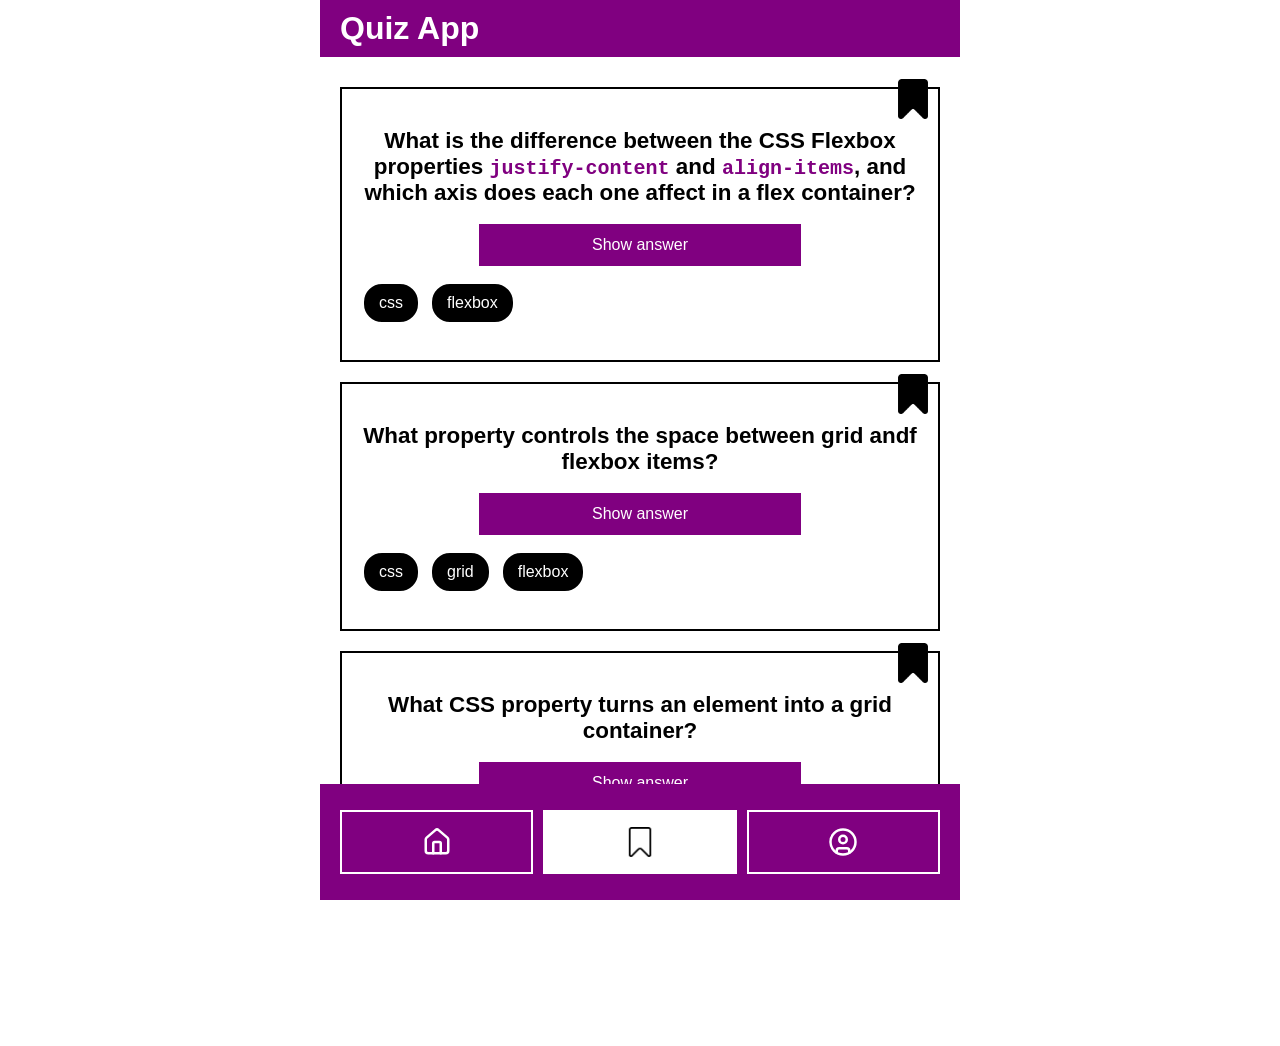
==== bookmarks.html @ 74c0e13a "added bookmarks page" ====
<!doctype html>
<html lang="en">
  <head>
    <meta charset="UTF-8" />
    <meta name="viewport" content="width=device-width, initial-scale=1.0" />
    <title>Bookmarks | Quiz App</title>
    <link rel="stylesheet" href="./css/styles.css" />
  </head>
  <body class="bookmarks">
    <header><h1>Quiz App</h1></header>
    <main>
      <section class="question-card">
        <h2 class="question-card__question">
          What is the difference between the CSS Flexbox properties
          <code>justify-content</code> and <code>align-items</code>, and which
          axis does each one affect in a flex container?
        </h2>
        <div class="question-card__answer" hidden>
          <p>
            <code>justify-content</code> aligns flex items along the
            <strong>main axis</strong>.<br /><code>align-items</code> aligns
            flex items along the <strong>cross axis</strong>.
          </p>
        </div>
        <label class="question-card__toggle-answer-label"
          ><span class="question-card-show-label">Show answer</span
          ><span class="question-card-hide-label" hidden>Hide answer</span>
          <input
            class="question-card__toggle-answer-checkbox"
            type="checkbox"
            value="1"
        /></label>

        <label class="question-card__bookmark"
          ><span class="question-card__bookmark-icon"></span>
          <input
            class="question-card__bookmark-checkbox"
            type="checkbox"
            value="1"
            checked
        /></label>

        <ul class="question-card__categories">
          <li class="question-card__category">css</li>
          <li class="question-card__category">flexbox</li>
        </ul>
      </section>

      <section class="question-card">
        <h2 class="question-card__question">
          What property controls the space between grid andf flexbox items?
        </h2>
        <div class="question-card__answer" hidden>
          <p>
            <code>gap</code> (or <code>row-gap</code> and
            <code>column-gap</code>).
          </p>
        </div>
        <label class="question-card__toggle-answer-label"
          ><span class="question-card-show-label">Show answer</span
          ><span class="question-card-hide-label" hidden>Hide answer</span>
          <input
            class="question-card__toggle-answer-checkbox"
            type="checkbox"
            value="1"
        /></label>

        <label class="question-card__bookmark"
          ><span class="question-card__bookmark-icon"></span>
          <input
            class="question-card__bookmark-checkbox"
            type="checkbox"
            value="1"
            checked
        /></label>

        <ul class="question-card__categories">
          <li class="question-card__category">css</li>
          <li class="question-card__category">grid</li>
          <li class="question-card__category">flexbox</li>
        </ul>
      </section>
      <section class="question-card">
        <h2 class="question-card__question">
          What CSS property turns an element into a grid container?
        </h2>
        <div class="question-card__answer" hidden>
          <p>
            <code>display: grid;</code>
          </p>
        </div>
        <label class="question-card__toggle-answer-label"
          ><span class="question-card-show-label">Show answer</span
          ><span class="question-card-hide-label" hidden>Hide answer</span>
          <input
            class="question-card__toggle-answer-checkbox"
            type="checkbox"
            value="1"
        /></label>

        <label class="question-card__bookmark"
          ><span class="question-card__bookmark-icon"></span>
          <input
            class="question-card__bookmark-checkbox"
            type="checkbox"
            value="1"
            checked
        /></label>
        <ul class="question-card__categories">
          <li class="question-card__category">css</li>
          <li class="question-card__category">grid</li>
        </ul>
      </section>
    </main>
    <footer>
      <ul class="navbar">
        <li class="navbar__element">
          <a href="index.html" class="navbar__element-link"
            ><span
              class="navbar__element-icon navbar__element-icon--home"
            ></span
          ></a>
        </li>
        <li class="navbar__element navbar__element--active">
          <a href="bookmarks.html" class="navbar__element-link"
            ><span
              class="navbar__element-icon navbar__element-icon--bookmarks"
            ></span
          ></a>
        </li>
        <li class="navbar__element">
          <a href="profile.html" class="navbar__element-link"
            ><span
              class="navbar__element-icon navbar__element-icon--profile"
            ></span
          ></a>
        </li>
      </ul>
    </footer>
  </body>
</html>
---- css/styles.css ----
@import "./global.css";
@import "./components/navbar.css";
@import "./components/question-card.css";
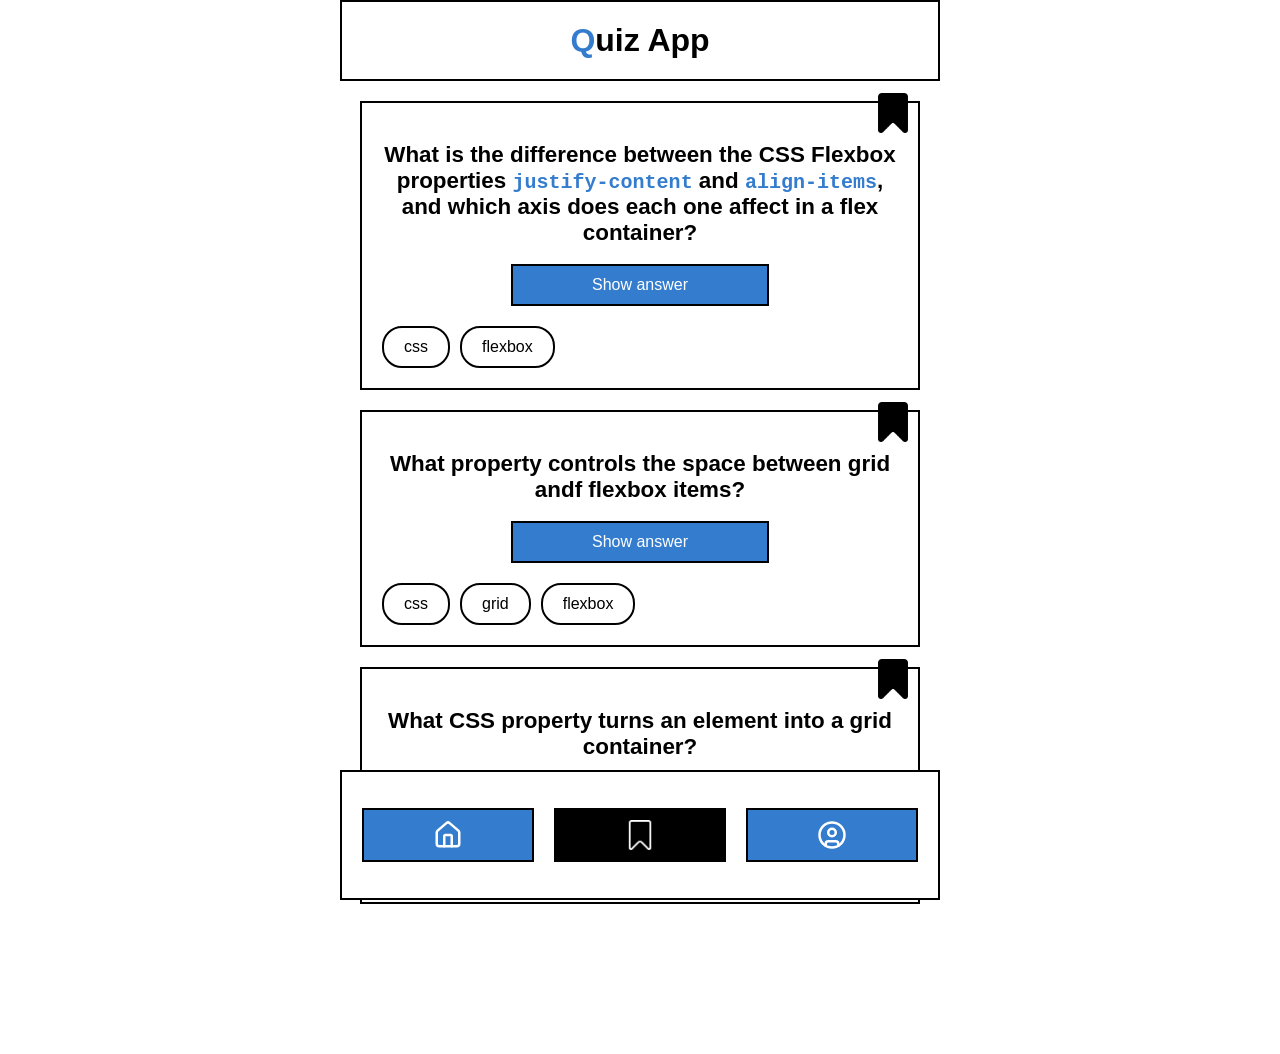
==== commit 5d36a39a: "cleaned up colors and css structure" ====
--- a/bookmarks.html
+++ b/bookmarks.html
@@ -3,8 +3,10 @@
   <head>
     <meta charset="UTF-8" />
     <meta name="viewport" content="width=device-width, initial-scale=1.0" />
+    <meta name="color-scheme" content="dark light" />
     <title>Bookmarks | Quiz App</title>
     <link rel="stylesheet" href="./css/styles.css" />
+    <link rel="icon" href="favicon.svg" sizes="any" type="image/svg+xml" />
   </head>
   <body class="bookmarks">
     <header><h1>Quiz App</h1></header>
--- a/css/styles.css
+++ b/css/styles.css
@@ -1,3 +1,4 @@
 @import "./global.css";
 @import "./components/navbar.css";
 @import "./components/question-card.css";
+@import "./components/profile-card.css";
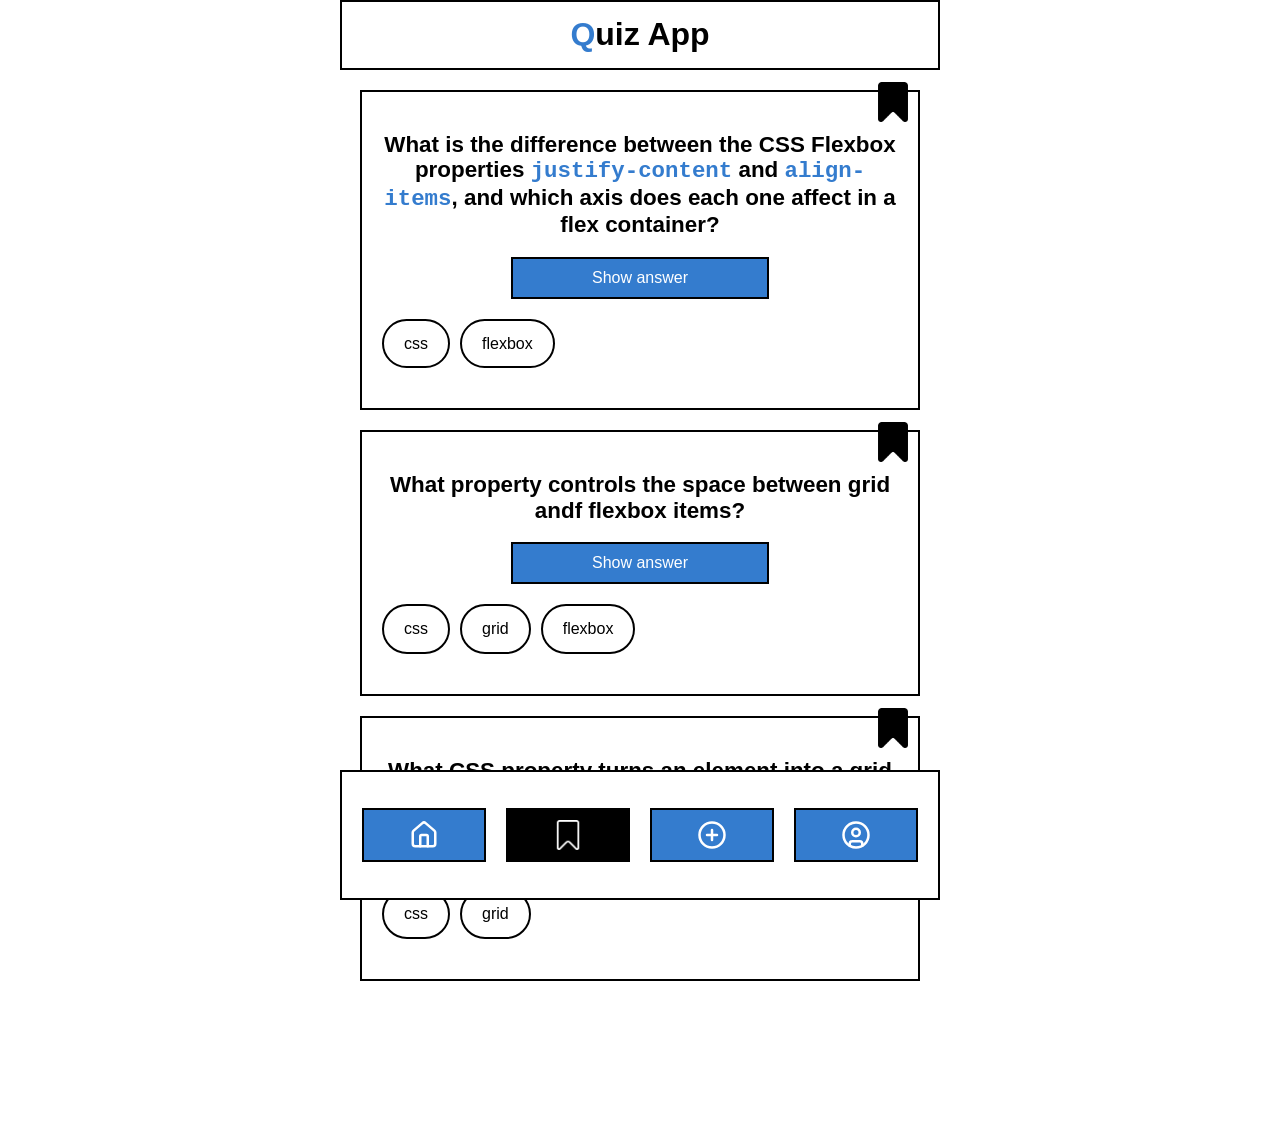
==== commit 80abb0c4: "added js form to add new cards" ====
--- a/bookmarks.html
+++ b/bookmarks.html
@@ -7,40 +7,45 @@
     <title>Bookmarks | Quiz App</title>
     <link rel="stylesheet" href="./css/styles.css" />
     <link rel="icon" href="favicon.svg" sizes="any" type="image/svg+xml" />
+    <script src="./js/main.js" defer></script>
   </head>
   <body class="bookmarks">
     <header><h1>Quiz App</h1></header>
     <main>
-      <section class="question-card">
-        <h2 class="question-card__question">
+      <section
+        class="question-card question-card--answer-hidden question-card--bookmarked"
+        tabindex="0"
+        aria-label="Question"
+        data-js="question-card"
+      >
+        <h2 class="question-card__question" id="q1h2">
           What is the difference between the CSS Flexbox properties
           <code>justify-content</code> and <code>align-items</code>, and which
           axis does each one affect in a flex container?
         </h2>
-        <div class="question-card__answer" hidden>
+        <div class="question-card__answer" data-js="question-card__answer">
           <p>
             <code>justify-content</code> aligns flex items along the
             <strong>main axis</strong>.<br /><code>align-items</code> aligns
             flex items along the <strong>cross axis</strong>.
           </p>
         </div>
-        <label class="question-card__toggle-answer-label"
-          ><span class="question-card-show-label">Show answer</span
-          ><span class="question-card-hide-label" hidden>Hide answer</span>
-          <input
-            class="question-card__toggle-answer-checkbox"
-            type="checkbox"
-            value="1"
-        /></label>
+        <button
+          type="button"
+          class="question-card__toggle-answer-button"
+          data-js="question-card__toggle-answer-button"
+        >
+          <span class="question-card__answer-show-text">Show answer</span
+          ><span class="question-card__answer-hide-text">Hide answer</span>
+        </button>
 
-        <label class="question-card__bookmark"
-          ><span class="question-card__bookmark-icon"></span>
-          <input
-            class="question-card__bookmark-checkbox"
-            type="checkbox"
-            value="1"
-            checked
-        /></label>
+        <button
+          type="button"
+          class="question-card__bookmark"
+          data-js="question-card__bookmark"
+        >
+          <span class="question-card__bookmark-icon"></span>
+        </button>
 
         <ul class="question-card__categories">
           <li class="question-card__category">css</li>
@@ -48,33 +53,37 @@
         </ul>
       </section>
 
-      <section class="question-card">
+      <section
+        class="question-card question-card--answer-hidden question-card--bookmarked"
+        tabindex="0"
+        aria-label="Question"
+        data-js="question-card"
+      >
         <h2 class="question-card__question">
           What property controls the space between grid andf flexbox items?
         </h2>
-        <div class="question-card__answer" hidden>
+        <div class="question-card__answer" data-js="question-card__answer">
           <p>
             <code>gap</code> (or <code>row-gap</code> and
             <code>column-gap</code>).
           </p>
         </div>
-        <label class="question-card__toggle-answer-label"
-          ><span class="question-card-show-label">Show answer</span
-          ><span class="question-card-hide-label" hidden>Hide answer</span>
-          <input
-            class="question-card__toggle-answer-checkbox"
-            type="checkbox"
-            value="1"
-        /></label>
+        <button
+          type="button"
+          class="question-card__toggle-answer-button"
+          data-js="question-card__toggle-answer-button"
+        >
+          <span class="question-card__answer-show-text">Show answer</span
+          ><span class="question-card__answer-hide-text">Hide answer</span>
+        </button>
 
-        <label class="question-card__bookmark"
-          ><span class="question-card__bookmark-icon"></span>
-          <input
-            class="question-card__bookmark-checkbox"
-            type="checkbox"
-            value="1"
-            checked
-        /></label>
+        <button
+          type="button"
+          class="question-card__bookmark"
+          data-js="question-card__bookmark"
+        >
+          <span class="question-card__bookmark-icon"></span>
+        </button>
 
         <ul class="question-card__categories">
           <li class="question-card__category">css</li>
@@ -82,32 +91,37 @@
           <li class="question-card__category">flexbox</li>
         </ul>
       </section>
-      <section class="question-card">
+
+      <section
+        class="question-card question-card--answer-hidden question-card--bookmarked"
+        tabindex="0"
+        aria-label="Question"
+        data-js="question-card"
+      >
         <h2 class="question-card__question">
           What CSS property turns an element into a grid container?
         </h2>
-        <div class="question-card__answer" hidden>
+        <div class="question-card__answer" data-js="question-card__answer">
           <p>
             <code>display: grid;</code>
           </p>
         </div>
-        <label class="question-card__toggle-answer-label"
-          ><span class="question-card-show-label">Show answer</span
-          ><span class="question-card-hide-label" hidden>Hide answer</span>
-          <input
-            class="question-card__toggle-answer-checkbox"
-            type="checkbox"
-            value="1"
-        /></label>
+        <button
+          type="button"
+          class="question-card__toggle-answer-button"
+          data-js="question-card__toggle-answer-button"
+        >
+          <span class="question-card__answer-show-text">Show answer</span
+          ><span class="question-card__answer-hide-text">Hide answer</span>
+        </button>
 
-        <label class="question-card__bookmark"
-          ><span class="question-card__bookmark-icon"></span>
-          <input
-            class="question-card__bookmark-checkbox"
-            type="checkbox"
-            value="1"
-            checked
-        /></label>
+        <button
+          type="button"
+          class="question-card__bookmark"
+          data-js="question-card__bookmark"
+        >
+          <span class="question-card__bookmark-icon"></span>
+        </button>
         <ul class="question-card__categories">
           <li class="question-card__category">css</li>
           <li class="question-card__category">grid</li>
@@ -117,21 +131,45 @@
     <footer>
       <ul class="navbar">
         <li class="navbar__element">
-          <a href="index.html" class="navbar__element-link"
+          <a
+            href="index.html"
+            class="navbar__element-link"
+            role="menuitem"
+            aria-label="go to Home page"
             ><span
               class="navbar__element-icon navbar__element-icon--home"
             ></span
           ></a>
         </li>
         <li class="navbar__element navbar__element--active">
-          <a href="bookmarks.html" class="navbar__element-link"
+          <a
+            href="bookmarks.html"
+            class="navbar__element-link"
+            role="menuitem"
+            aria-label="go to Bookmarks page"
             ><span
               class="navbar__element-icon navbar__element-icon--bookmarks"
             ></span
           ></a>
         </li>
+        <li class="navbar__element" role="presentation">
+          <a
+            href="form.html"
+            class="navbar__element-link"
+            role="menuitem"
+            aria-label="go to Add new Card page"
+            role="tab"
+            ><span
+              class="navbar__element-icon navbar__element-icon--new-card"
+            ></span
+          ></a>
+        </li>
         <li class="navbar__element">
-          <a href="profile.html" class="navbar__element-link"
+          <a
+            href="profile.html"
+            class="navbar__element-link"
+            role="menuitem"
+            aria-label="go to Profile page"
             ><span
               class="navbar__element-icon navbar__element-icon--profile"
             ></span
--- a/css/styles.css
+++ b/css/styles.css
@@ -2,3 +2,4 @@
 @import "./components/navbar.css";
 @import "./components/question-card.css";
 @import "./components/profile-card.css";
+@import "./components/new-card.css";
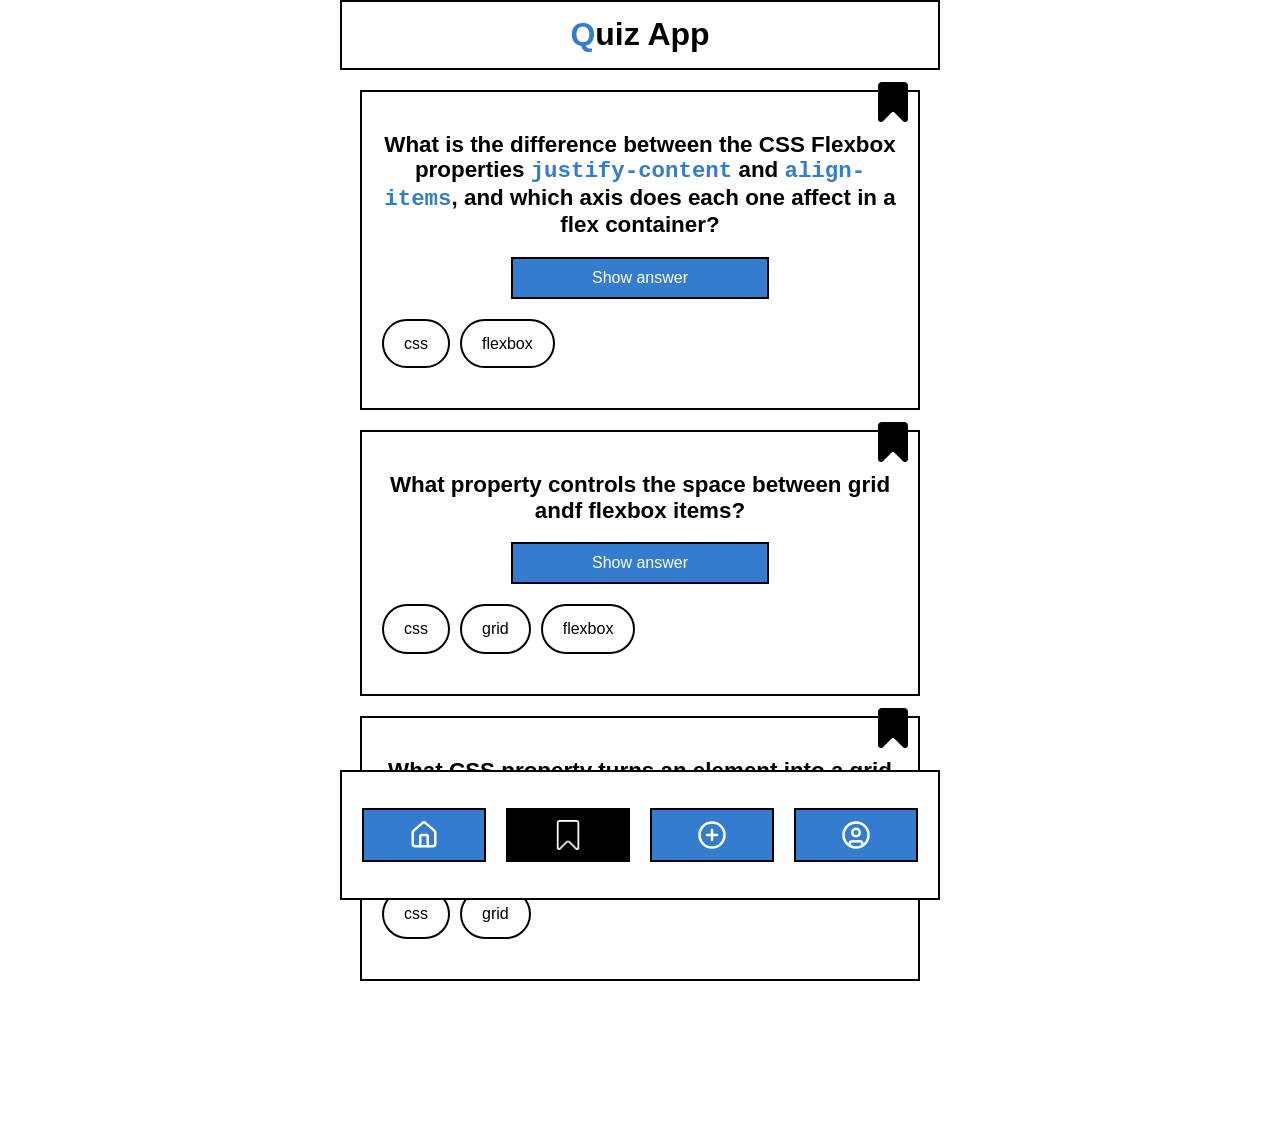
==== commit 1b577fed: "added form field counter and the bonus challenges" ====
--- a/bookmarks.html
+++ b/bookmarks.html
@@ -18,39 +18,40 @@
         aria-label="Question"
         data-js="question-card"
       >
-        <h2 class="question-card__question" id="q1h2">
-          What is the difference between the CSS Flexbox properties
-          <code>justify-content</code> and <code>align-items</code>, and which
-          axis does each one affect in a flex container?
-        </h2>
-        <div class="question-card__answer" data-js="question-card__answer">
-          <p>
-            <code>justify-content</code> aligns flex items along the
-            <strong>main axis</strong>.<br /><code>align-items</code> aligns
-            flex items along the <strong>cross axis</strong>.
-          </p>
+        <div>
+          <h2 class="question-card__question" id="q1h2">
+            What is the difference between the CSS Flexbox properties
+            <code>justify-content</code> and <code>align-items</code>, and which axis does each one affect in a flex
+            container?
+          </h2>
+          <div class="question-card__answer" data-js="question-card__answer">
+            <div>
+              <p>
+                <code>justify-content</code> aligns flex items along the <strong>main axis</strong>.<br /><code
+                  >align-items</code
+                >
+                aligns flex items along the <strong>cross axis</strong>.
+              </p>
+            </div>
+          </div>
+          <button
+            type="button"
+            class="question-card__toggle-answer-button"
+            data-js="question-card__toggle-answer-button"
+          >
+            <span class="question-card__answer-show-text">Show answer</span
+            ><span class="question-card__answer-hide-text">Hide answer</span>
+          </button>
+
+          <button type="button" class="question-card__bookmark" data-js="question-card__bookmark">
+            <span class="question-card__bookmark-icon"></span>
+          </button>
+
+          <ul class="question-card__categories">
+            <li class="question-card__category">css</li>
+            <li class="question-card__category">flexbox</li>
+          </ul>
         </div>
-        <button
-          type="button"
-          class="question-card__toggle-answer-button"
-          data-js="question-card__toggle-answer-button"
-        >
-          <span class="question-card__answer-show-text">Show answer</span
-          ><span class="question-card__answer-hide-text">Hide answer</span>
-        </button>
-
-        <button
-          type="button"
-          class="question-card__bookmark"
-          data-js="question-card__bookmark"
-        >
-          <span class="question-card__bookmark-icon"></span>
-        </button>
-
-        <ul class="question-card__categories">
-          <li class="question-card__category">css</li>
-          <li class="question-card__category">flexbox</li>
-        </ul>
       </section>
 
       <section
@@ -59,37 +60,32 @@
         aria-label="Question"
         data-js="question-card"
       >
-        <h2 class="question-card__question">
-          What property controls the space between grid andf flexbox items?
-        </h2>
-        <div class="question-card__answer" data-js="question-card__answer">
-          <p>
-            <code>gap</code> (or <code>row-gap</code> and
-            <code>column-gap</code>).
-          </p>
+        <div>
+          <h2 class="question-card__question">What property controls the space between grid andf flexbox items?</h2>
+          <div class="question-card__answer" data-js="question-card__answer">
+            <div>
+              <p><code>gap</code> (or <code>row-gap</code> and <code>column-gap</code>).</p>
+            </div>
+          </div>
+          <button
+            type="button"
+            class="question-card__toggle-answer-button"
+            data-js="question-card__toggle-answer-button"
+          >
+            <span class="question-card__answer-show-text">Show answer</span
+            ><span class="question-card__answer-hide-text">Hide answer</span>
+          </button>
+
+          <button type="button" class="question-card__bookmark" data-js="question-card__bookmark">
+            <span class="question-card__bookmark-icon"></span>
+          </button>
+
+          <ul class="question-card__categories">
+            <li class="question-card__category">css</li>
+            <li class="question-card__category">grid</li>
+            <li class="question-card__category">flexbox</li>
+          </ul>
         </div>
-        <button
-          type="button"
-          class="question-card__toggle-answer-button"
-          data-js="question-card__toggle-answer-button"
-        >
-          <span class="question-card__answer-show-text">Show answer</span
-          ><span class="question-card__answer-hide-text">Hide answer</span>
-        </button>
-
-        <button
-          type="button"
-          class="question-card__bookmark"
-          data-js="question-card__bookmark"
-        >
-          <span class="question-card__bookmark-icon"></span>
-        </button>
-
-        <ul class="question-card__categories">
-          <li class="question-card__category">css</li>
-          <li class="question-card__category">grid</li>
-          <li class="question-card__category">flexbox</li>
-        </ul>
       </section>
 
       <section
@@ -98,58 +94,44 @@
         aria-label="Question"
         data-js="question-card"
       >
-        <h2 class="question-card__question">
-          What CSS property turns an element into a grid container?
-        </h2>
-        <div class="question-card__answer" data-js="question-card__answer">
-          <p>
-            <code>display: grid;</code>
-          </p>
+        <div>
+          <h2 class="question-card__question">What CSS property turns an element into a grid container?</h2>
+          <div class="question-card__answer" data-js="question-card__answer">
+            <div>
+              <p>
+                <code>display: grid;</code>
+              </p>
+            </div>
+          </div>
+          <button
+            type="button"
+            class="question-card__toggle-answer-button"
+            data-js="question-card__toggle-answer-button"
+          >
+            <span class="question-card__answer-show-text">Show answer</span
+            ><span class="question-card__answer-hide-text">Hide answer</span>
+          </button>
+
+          <button type="button" class="question-card__bookmark" data-js="question-card__bookmark">
+            <span class="question-card__bookmark-icon"></span>
+          </button>
+          <ul class="question-card__categories">
+            <li class="question-card__category">css</li>
+            <li class="question-card__category">grid</li>
+          </ul>
         </div>
-        <button
-          type="button"
-          class="question-card__toggle-answer-button"
-          data-js="question-card__toggle-answer-button"
-        >
-          <span class="question-card__answer-show-text">Show answer</span
-          ><span class="question-card__answer-hide-text">Hide answer</span>
-        </button>
-
-        <button
-          type="button"
-          class="question-card__bookmark"
-          data-js="question-card__bookmark"
-        >
-          <span class="question-card__bookmark-icon"></span>
-        </button>
-        <ul class="question-card__categories">
-          <li class="question-card__category">css</li>
-          <li class="question-card__category">grid</li>
-        </ul>
       </section>
     </main>
     <footer>
       <ul class="navbar">
         <li class="navbar__element">
-          <a
-            href="index.html"
-            class="navbar__element-link"
-            role="menuitem"
-            aria-label="go to Home page"
-            ><span
-              class="navbar__element-icon navbar__element-icon--home"
-            ></span
+          <a href="index.html" class="navbar__element-link" role="menuitem" aria-label="go to Home page"
+            ><span class="navbar__element-icon navbar__element-icon--home"></span
           ></a>
         </li>
         <li class="navbar__element navbar__element--active">
-          <a
-            href="bookmarks.html"
-            class="navbar__element-link"
-            role="menuitem"
-            aria-label="go to Bookmarks page"
-            ><span
-              class="navbar__element-icon navbar__element-icon--bookmarks"
-            ></span
+          <a href="bookmarks.html" class="navbar__element-link" role="menuitem" aria-label="go to Bookmarks page"
+            ><span class="navbar__element-icon navbar__element-icon--bookmarks"></span
           ></a>
         </li>
         <li class="navbar__element" role="presentation">
@@ -159,20 +141,12 @@
             role="menuitem"
             aria-label="go to Add new Card page"
             role="tab"
-            ><span
-              class="navbar__element-icon navbar__element-icon--new-card"
-            ></span
+            ><span class="navbar__element-icon navbar__element-icon--new-card"></span
           ></a>
         </li>
         <li class="navbar__element">
-          <a
-            href="profile.html"
-            class="navbar__element-link"
-            role="menuitem"
-            aria-label="go to Profile page"
-            ><span
-              class="navbar__element-icon navbar__element-icon--profile"
-            ></span
+          <a href="profile.html" class="navbar__element-link" role="menuitem" aria-label="go to Profile page"
+            ><span class="navbar__element-icon navbar__element-icon--profile"></span
           ></a>
         </li>
       </ul>
